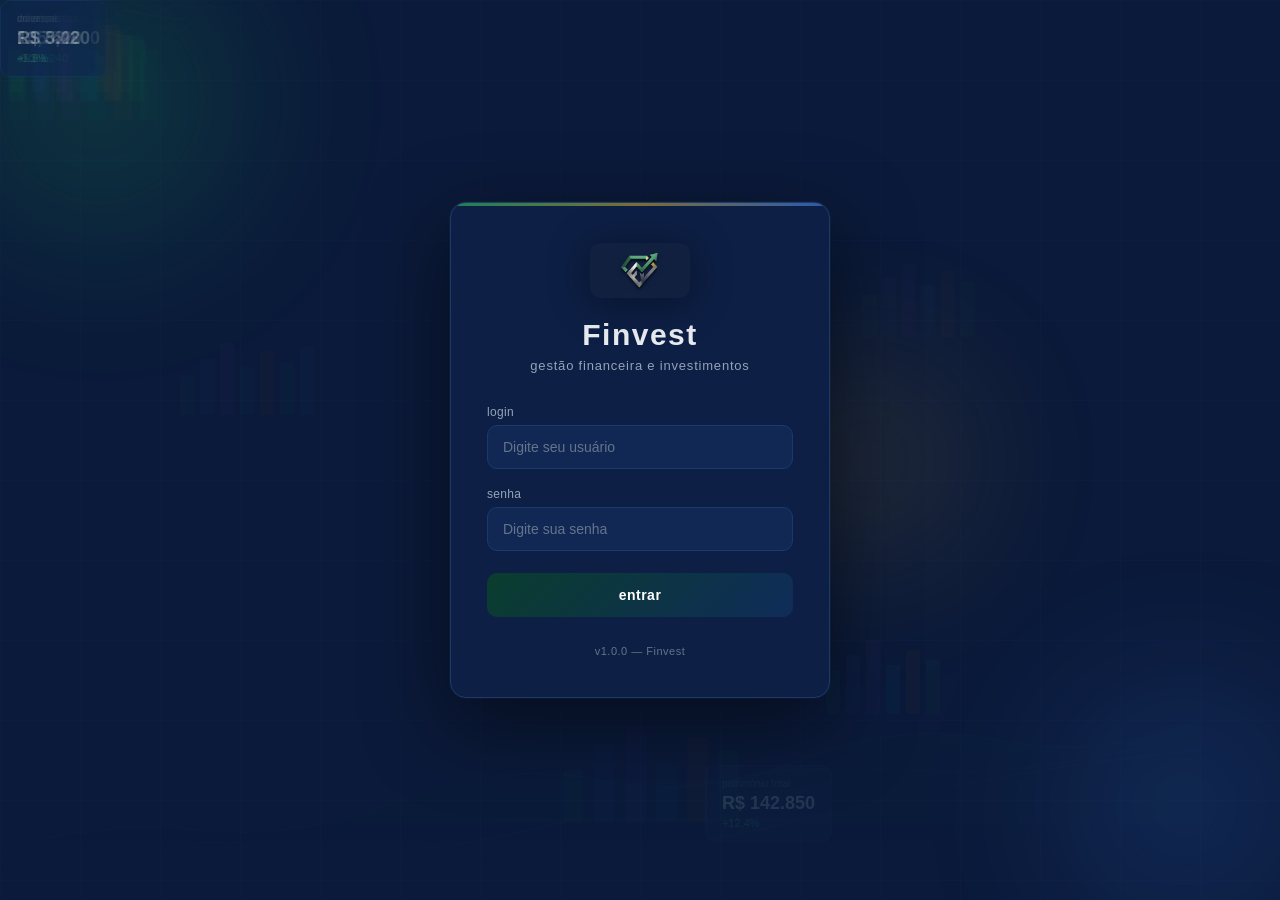
==== adm.html @ 67ad82c6 "adição de novo módulo e permissionamento" ====
<!DOCTYPE html>
<html lang="pt-BR">
<head>
  <meta charset="UTF-8">
  <meta name="viewport" content="width=device-width, initial-scale=1.0">
  <title>Finvest — Administração</title>
  <link rel="stylesheet" href="css/style.css">
  <link rel="stylesheet" href="css/adm.css">
  <link rel="icon" type="image/png" href="assets/logo.png">
</head>
<body>
  <div class="app">
    <!-- SIDEBAR -->
    <aside class="sidebar">
      <div class="sidebar-brand">
        <img src="assets/logo.png" alt="Finvest" class="sidebar-logo">
        <span class="sidebar-title">finvest</span>
      </div>
      <nav class="sidebar-nav" id="sidebar-nav">
        <!-- Injetado via JS baseado nas permissões -->
      </nav>
      <div class="sidebar-footer">
        <div class="user-pill">
          <div class="user-avatar" id="user-avatar">A</div>
          <div>
            <div class="user-name" id="user-name">admin</div>
            <div class="user-profile" id="user-profile">admin</div>
          </div>
        </div>
        <button class="logout-btn" onclick="FINVEST.logout()">
          <svg width="16" height="16" viewBox="0 0 24 24" fill="none" stroke="currentColor" stroke-width="2"><path d="M9 21H5C4.46957 21 3.96086 20.7893 3.58579 20.4142C3.21071 20.0391 3 19.5304 3 19V5C3 4.46957 3.21071 3.96086 3.58579 3.58579C3.96086 3.21071 4.46957 3 5 3H9"/><path d="M16 17L21 12L16 7"/><path d="M21 12H9"/></svg>
          sair
        </button>
      </div>
    </aside>

    <!-- MAIN -->
    <main class="main">
      <header class="topbar">
        <h2 class="page-title">administração</h2>
        <div class="topbar-actions">
          <span class="topbar-date" id="current-date"></span>
        </div>
      </header>

      <!-- GUARD: SOMENTE ADMIN -->
      <div id="admin-guard" style="display:none;">
        <div class="guard-box">
          <svg width="48" height="48" viewBox="0 0 24 24" fill="none" stroke="var(--fn-red)" stroke-width="1.5"><path d="M12 2L2 7L12 12L22 7L12 2Z"/><path d="M2 17L12 22L22 17"/><path d="M2 12L12 17L22 12"/></svg>
          <h3>acesso restrito</h3>
          <p>este módulo é exclusivo para administradores.</p>
          <button class="btn-primary" onclick="window.location.href='dashboard.html'" style="margin-top:16px;">voltar ao dashboard</button>
        </div>
      </div>

      <!-- CONTEÚDO ADMIN -->
      <div id="admin-content">
        <!-- Stats -->
        <div class="kpi-grid" style="grid-template-columns: repeat(4, 1fr);">
          <div class="kpi-card">
            <div class="kpi-label">total de usuários</div>
            <div class="kpi-value" id="stat-total-users">0</div>
          </div>
          <div class="kpi-card">
            <div class="kpi-label">administradores</div>
            <div class="kpi-value" id="stat-admins">0</div>
          </div>
          <div class="kpi-card">
            <div class="kpi-label">analistas</div>
            <div class="kpi-value" id="stat-analistas">0</div>
          </div>
          <div class="kpi-card">
            <div class="kpi-label">usuários</div>
            <div class="kpi-value" id="stat-usuarios">0</div>
          </div>
        </div>

        <!-- Ações -->
        <div class="adm-actions">
          <button class="btn-primary" onclick="openModal('add')">
            <svg width="16" height="16" viewBox="0 0 24 24" fill="none" stroke="currentColor" stroke-width="2.5"><path d="M12 5V19M5 12H19"/></svg>
            novo usuário
          </button>
        </div>

        <!-- Tabela de Usuários -->
        <div class="panel">
          <div class="panel-header">
            <span class="panel-title">usuários do sistema</span>
          </div>
          <div class="table-wrap">
            <table class="data-table" id="users-table">
              <thead>
                <tr>
                  <th>usuário</th>
                  <th>nome</th>
                  <th>perfil</th>
                  <th>módulos liberados</th>
                  <th>ações</th>
                </tr>
              </thead>
              <tbody id="users-tbody">
                <!-- Injetado via JS -->
              </tbody>
            </table>
          </div>
        </div>

        <!-- Matriz de Permissões -->
        <div class="panel" style="margin-top: 20px;">
          <div class="panel-header">
            <span class="panel-title">matriz de permissões</span>
          </div>
          <div class="table-wrap">
            <table class="data-table">
              <thead>
                <tr>
                  <th>perfil</th>
                  <th>gestão financeira (FIN)</th>
                  <th>notícias (NEW)</th>
                  <th>investimentos (INV)</th>
                  <th>administração (ADM)</th>
                </tr>
              </thead>
              <tbody>
                <tr>
                  <td><span class="tag admin">admin</span></td>
                  <td><span class="tag positive">✓ liberado</span></td>
                  <td><span class="tag positive">✓ liberado</span></td>
                  <td><span class="tag positive">✓ liberado</span></td>
                  <td><span class="tag positive">✓ liberado</span></td>
                </tr>
                <tr>
                  <td><span class="tag analista">analista</span></td>
                  <td><span class="tag positive">✓ liberado</span></td>
                  <td><span class="tag positive">✓ liberado</span></td>
                  <td><span class="tag negative">✗ bloqueado</span></td>
                  <td><span class="tag negative">✗ bloqueado</span></td>
                </tr>
                <tr>
                  <td><span class="tag usuario">usuário</span></td>
                  <td><span class="tag positive">✓ liberado</span></td>
                  <td><span class="tag negative">✗ bloqueado</span></td>
                  <td><span class="tag negative">✗ bloqueado</span></td>
                  <td><span class="tag negative">✗ bloqueado</span></td>
                </tr>
              </tbody>
            </table>
          </div>
        </div>
      </div>
    </main>
  </div>

  <!-- MODAL: Adicionar/Editar Usuário -->
  <div class="modal-overlay" id="user-modal" style="display:none;">
    <div class="modal">
      <div class="modal-header">
        <h3 id="modal-title">novo usuário</h3>
        <button class="modal-close" onclick="closeModal()">
          <svg width="18" height="18" viewBox="0 0 24 24" fill="none" stroke="currentColor" stroke-width="2"><path d="M18 6L6 18M6 6L18 18"/></svg>
        </button>
      </div>
      <form id="user-form" onsubmit="return saveUser(event)">
        <input type="hidden" id="edit-username">
        <div class="field-group">
          <label>usuário</label>
          <input type="text" id="new-username" placeholder="ex: joao.silva" required>
        </div>
        <div class="field-group">
          <label>nome completo</label>
          <input type="text" id="new-name" placeholder="ex: João Silva" required>
        </div>
        <div class="field-group">
          <label>senha</label>
          <input type="password" id="new-password" placeholder="mínimo 4 caracteres" required>
        </div>
        <div class="field-group">
          <label>perfil</label>
          <select id="new-profile" required>
            <option value="usuario">usuário — gestão financeira</option>
            <option value="analista">analista — gestão financeira + notícias</option>
            <option value="admin">admin — acesso total</option>
          </select>
        </div>
        <div class="modal-preview" id="modal-preview">
          <span class="preview-label">módulos liberados:</span>
          <span class="preview-modules" id="preview-modules">gestão financeira</span>
        </div>
        <div class="modal-actions">
          <button type="button" class="btn-secondary" onclick="closeModal()">cancelar</button>
          <button type="submit" class="btn-primary">salvar</button>
        </div>
      </form>
    </div>
  </div>

  <script src="js/auth.js"></script>
  <script src="js/adm.js"></script>
</body>
</html>
---- css/style.css ----
/* ===== RESET ===== */
*, *::before, *::after { box-sizing: border-box; margin: 0; padding: 0; }

/* ===== VARIÁVEIS ===== */
:root {
  --fn-bg:         #0b1220;
  --fn-sidebar:    #0d1525;
  --fn-card:       #111b2e;
  --fn-card-2:     #162036;
  --fn-border:     #1e2d4a;
  --fn-border-2:   #253552;
  --fn-text:       #e8ecf1;
  --fn-text-2:     #94a3b8;
  --fn-text-3:     #64748b;
  --fn-primary:    #0f2c59;
  --fn-primary-2:  #0a3d2e;
  --fn-accent:     #c9a227;
  --fn-green:      #22c55e;
  --fn-red:        #ef4444;
  --fn-blue:       #3b82f6;
  --fn-purple:     #a855f7;
  --fn-yellow:     #eab308;
  --fn-radius:     12px;
  --fn-radius-sm:  8px;
  --fn-transition: 0.2s ease;
  --fn-shadow:     0 4px 20px rgba(0,0,0,0.3);
}

body {
  font-family: 'Inter', -apple-system, BlinkMacSystemFont, 'Segoe UI', Roboto, sans-serif;
  background: var(--fn-bg);
  color: var(--fn-text);
  min-height: 100vh;
  overflow-x: hidden;
}

/* ===== LAYOUT ===== */
.app {
  display: flex;
  min-height: 100vh;
}

/* ===== SIDEBAR ===== */
.sidebar {
  width: 240px;
  background: var(--fn-sidebar);
  border-right: 1px solid var(--fn-border);
  display: flex;
  flex-direction: column;
  position: fixed;
  left: 0; top: 0; bottom: 0;
  z-index: 100;
}

.sidebar-brand {
  display: flex;
  align-items: center;
  gap: 10px;
  padding: 20px 16px;
  border-bottom: 1px solid var(--fn-border);
}

.sidebar-logo {
  width: 36px;
  height: 36px;
  border-radius: var(--fn-radius-sm);
  object-fit: cover;
}

.sidebar-title {
  font-size: 18px;
  font-weight: 600;
  letter-spacing: 0.5px;
  color: var(--fn-text);
}

.sidebar-nav {
  flex: 1;
  padding: 12px 10px;
  display: flex;
  flex-direction: column;
  gap: 4px;
}

.nav-item {
  display: flex;
  align-items: center;
  gap: 10px;
  padding: 10px 14px;
  border-radius: var(--fn-radius-sm);
  border: none;
  background: transparent;
  color: var(--fn-text-2);
  font-size: 13px;
  font-weight: 500;
  cursor: pointer;
  text-transform: lowercase;
  transition: all var(--fn-transition);
  width: 100%;
}

.nav-item:hover {
  background: var(--fn-card-2);
  color: var(--fn-text);
}

.nav-item.active {
  background: var(--fn-card-2);
  color: var(--fn-accent);
  box-shadow: inset 3px 0 0 var(--fn-accent);
}

.nav-item svg {
  flex-shrink: 0;
}

.sidebar-footer {
  padding: 12px;
  border-top: 1px solid var(--fn-border);
  display: flex;
  flex-direction: column;
  gap: 8px;
}

.user-pill {
  display: flex;
  align-items: center;
  gap: 8px;
  padding: 8px 10px;
  background: var(--fn-card-2);
  border-radius: var(--fn-radius-sm);
}

.user-avatar {
  width: 28px;
  height: 28px;
  border-radius: 50%;
  background: linear-gradient(135deg, var(--fn-primary-2), var(--fn-primary));
  display: flex;
  align-items: center;
  justify-content: center;
  font-size: 12px;
  font-weight: 600;
  color: #fff;
}

.user-name {
  font-size: 13px;
  color: var(--fn-text);
  font-weight: 500;
}

.logout-btn {
  display: flex;
  align-items: center;
  justify-content: center;
  gap: 6px;
  padding: 8px;
  border: 1px solid var(--fn-border);
  border-radius: var(--fn-radius-sm);
  background: transparent;
  color: var(--fn-text-3);
  font-size: 12px;
  cursor: pointer;
  transition: all var(--fn-transition);
  text-transform: lowercase;
}

.logout-btn:hover {
  border-color: var(--fn-red);
  color: var(--fn-red);
  background: rgba(239,68,68,0.08);
}

/* ===== MAIN ===== */
.main {
  flex: 1;
  margin-left: 240px;
  padding: 24px 28px;
  min-height: 100vh;
}

/* ===== TOPBAR ===== */
.topbar {
  display: flex;
  align-items: center;
  justify-content: space-between;
  margin-bottom: 24px;
}

.page-title {
  font-size: 20px;
  font-weight: 600;
  color: var(--fn-text);
  text-transform: lowercase;
}

.topbar-date {
  font-size: 13px;
  color: var(--fn-text-3);
}

/* ===== TAB CONTENT ===== */
.tab-content {
  display: none;
  animation: fadeIn 0.3s ease;
}

.tab-content.active {
  display: block;
}

@keyframes fadeIn {
  from { opacity: 0; transform: translateY(8px); }
  to   { opacity: 1; transform: translateY(0); }
}

/* ===== KPI GRID ===== */
.kpi-grid {
  display: grid;
  grid-template-columns: repeat(4, 1fr);
  gap: 16px;
  margin-bottom: 24px;
}

.kpi-card {
  padding: 18px;
  border: 1px solid var(--fn-border);
  border-radius: var(--fn-radius);
  background: var(--fn-card);
  transition: transform var(--fn-transition), box-shadow var(--fn-transition);
}

.kpi-card:hover {
  transform: translateY(-2px);
  box-shadow: var(--fn-shadow);
}

.kpi-label {
  font-size: 12px;
  color: var(--fn-text-3);
  margin-bottom: 8px;
  text-transform: lowercase;
  letter-spacing: 0.3px;
}

.kpi-value {
  font-size: 26px;
  font-weight: 600;
  color: var(--fn-text);
  font-variant-numeric: tabular-nums;
  line-height: 1.2;
}

.kpi-change {
  font-size: 13px;
  margin-top: 8px;
  display: flex;
  align-items: center;
  gap: 4px;
  font-variant-numeric: tabular-nums;
  font-weight: 500;
}

.kpi-change.up   { color: var(--fn-green); }
.kpi-change.down { color: var(--fn-red); }

/* ===== CHARTS ROW ===== */
.charts-row {
  display: grid;
  grid-template-columns: 2fr 1fr;
  gap: 16px;
  margin-bottom: 24px;
}

.chart-card {
  padding: 18px;
  border: 1px solid var(--fn-border);
  border-radius: var(--fn-radius);
  background: var(--fn-card);
}

.chart-card.wide { min-height: 280px; }

.chart-header {
  display: flex;
  align-items: center;
  justify-content: space-between;
  margin-bottom: 14px;
}

.chart-title {
  font-size: 14px;
  font-weight: 600;
  color: var(--fn-text);
  text-transform: lowercase;
}

.chart-badge {
  font-size: 10px;
  padding: 3px 8px;
  border-radius: 4px;
  background: rgba(34,197,94,0.12);
  color: var(--fn-green);
  font-weight: 500;
  text-transform: lowercase;
}

.chart-svg {
  width: 100%;
  height: 220px;
}

/* ===== PANEL ===== */
.panel {
  border: 1px solid var(--fn-border);
  border-radius: var(--fn-radius);
  background: var(--fn-card);
  margin-bottom: 20px;
  overflow: hidden;
}

.panel-header {
  display: flex;
  align-items: center;
  justify-content: space-between;
  padding: 16px 18px;
  border-bottom: 1px solid var(--fn-border);
}

.panel-title {
  font-size: 15px;
  font-weight: 600;
  color: var(--fn-text);
  text-transform: lowercase;
}

/* ===== TABLE ===== */
.table-wrap {
  overflow-x: auto;
}

.data-table {
  width: 100%;
  border-collapse: collapse;
  font-size: 14px;
}

.data-table th {
  text-align: left;
  padding: 12px 18px;
  font-size: 11px;
  font-weight: 600;
  color: var(--fn-text-3);
  text-transform: lowercase;
  border-bottom: 1px solid var(--fn-border);
  background: var(--fn-card-2);
  letter-spacing: 0.3px;
}

.data-table td {
  padding: 12px 18px;
  border-bottom: 1px solid var(--fn-border);
  color: var(--fn-text);
}

.data-table tr:last-child td { border-bottom: none; }
.data-table tr:hover td { background: var(--fn-card-2); }

.data-table .pos { color: var(--fn-green); font-weight: 600; }
.data-table .neg { color: var(--fn-red); font-weight: 600; }

.tag {
  display: inline-flex;
  align-items: center;
  padding: 3px 10px;
  border-radius: 6px;
  font-size: 11px;
  font-weight: 600;
}

.tag.positive { background: rgba(34,197,94,0.12); color: var(--fn-green); }
.tag.negative { background: rgba(239,68,68,0.12); color: var(--fn-red); }
.tag.neutral  { background: rgba(100,116,139,0.12); color: var(--fn-text-2); }

/* ===== UPLOAD ZONE ===== */
.upload-zone {
  border: 2px dashed var(--fn-border);
  border-radius: var(--fn-radius);
  padding: 40px;
  text-align: center;
  cursor: pointer;
  transition: all var(--fn-transition);
  background: var(--fn-card);
}

.upload-zone:hover {
  border-color: var(--fn-accent);
  background: var(--fn-card-2);
}

.upload-zone.dragover {
  border-color: var(--fn-green);
  background: rgba(34,197,94,0.06);
}

.upload-icon {
  margin-bottom: 14px;
  color: var(--fn-text-3);
}

.upload-text {
  font-size: 14px;
  color: var(--fn-text-2);
  font-weight: 500;
}

.upload-hint {
  font-size: 12px;
  color: var(--fn-text-3);
  margin-top: 6px;
}

.upload-status {
  margin-top: 12px;
  padding: 12px 16px;
  border-radius: var(--fn-radius-sm);
  background: var(--fn-card-2);
  border: 1px solid var(--fn-border);
  font-size: 13px;
  color: var(--fn-text-2);
}

/* ===== NEWS ===== */
.news-grid {
  display: grid;
  grid-template-columns: repeat(3, 1fr);
  gap: 16px;
}

.news-card {
  border: 1px solid var(--fn-border);
  border-radius: var(--fn-radius);
  overflow: hidden;
  background: var(--fn-card);
  transition: transform var(--fn-transition), box-shadow var(--fn-transition);
  cursor: pointer;
}

.news-card:hover {
  transform: translateY(-3px);
  box-shadow: var(--fn-shadow);
}

.news-card.featured {
  grid-column: span 2;
  display: flex;
  flex-direction: row;
}

.news-img {
  width: 100%;
  height: 150px;
  display: flex;
  align-items: center;
  justify-content: center;
  color: rgba(255,255,255,0.5);
  font-size: 12px;
  font-weight: 500;
}

.news-card.featured .news-img {
  width: 50%;
  height: auto;
  min-height: 200px;
}

.news-body {
  padding: 16px;
}

.news-card.featured .news-body {
  width: 50%;
  display: flex;
  flex-direction: column;
  justify-content: center;
}

.news-category {
  font-size: 11px;
  font-weight: 600;
  color: var(--fn-accent);
  text-transform: lowercase;
  margin-bottom: 8px;
  letter-spacing: 0.5px;
}

.news-title {
  font-size: 15px;
  font-weight: 600;
  color: var(--fn-text);
  line-height: 1.4;
  margin-bottom: 10px;
}

.news-meta {
  font-size: 12px;
  color: var(--fn-text-3);
  display: flex;
  align-items: center;
  gap: 8px;
}

/* ===== SIMULATOR ===== */
.sim-layout {
  display: grid;
  grid-template-columns: 1fr 1fr;
  gap: 20px;
}

.sim-panel { padding: 0; }

.sim-form {
  padding: 18px;
  display: flex;
  flex-direction: column;
  gap: 14px;
}

.field-group {
  display: flex;
  flex-direction: column;
  gap: 6px;
}

.field-group label {
  font-size: 12px;
  color: var(--fn-text-3);
  text-transform: lowercase;
  font-weight: 500;
}

.field-group input,
.field-group select {
  padding: 11px 14px;
  border: 1px solid var(--fn-border);
  border-radius: var(--fn-radius-sm);
  background: var(--fn-card-2);
  color: var(--fn-text);
  font-size: 14px;
  outline: none;
  transition: border-color var(--fn-transition), box-shadow var(--fn-transition);
}

.field-group input:focus,
.field-group select:focus {
  border-color: var(--fn-accent);
  box-shadow: 0 0 0 3px rgba(201,162,39,0.12);
}

.field-group input::placeholder {
  color: var(--fn-text-3);
}

.btn-primary {
  padding: 12px;
  border: none;
  border-radius: var(--fn-radius-sm);
  background: linear-gradient(135deg, var(--fn-primary-2), var(--fn-primary));
  color: #fff;
  font-size: 14px;
  font-weight: 600;
  cursor: pointer;
  text-transform: lowercase;
  letter-spacing: 0.3px;
  transition: opacity var(--fn-transition), transform var(--fn-transition);
  margin-top: 4px;
}

.btn-primary:hover {
  opacity: 0.9;
  transform: translateY(-1px);
}

.sim-result {
  text-align: center;
  padding: 24px 18px;
  border-top: 1px solid var(--fn-border);
}

.sim-result-label {
  font-size: 12px;
  color: var(--fn-text-3);
  margin-bottom: 8px;
  text-transform: lowercase;
}

.sim-result-value {
  font-size: 34px;
  font-weight: 700;
  color: var(--fn-green);
  font-variant-numeric: tabular-nums;
}

.sim-result-detail {
  font-size: 13px;
  color: var(--fn-text-2);
  margin-top: 10px;
}

.sim-chart {
  margin-top: 20px;
  width: 100%;
  height: 160px;
}

/* ===== INVEST LIST ===== */
.invest-row {
  display: flex;
  align-items: center;
  justify-content: space-between;
  padding: 14px 18px;
  border-bottom: 1px solid var(--fn-border);
  cursor: pointer;
  transition: background var(--fn-transition);
}

.invest-row:hover {
  background: var(--fn-card-2);
}

.invest-row:last-child { border-bottom: none; }

.invest-info {
  display: flex;
  align-items: center;
  gap: 12px;
}

.invest-icon {
  width: 38px;
  height: 38px;
  border-radius: 10px;
  display: flex;
  align-items: center;
  justify-content: center;
  flex-shrink: 0;
}

.invest-name {
  font-size: 14px;
  font-weight: 600;
  color: var(--fn-text);
  margin-bottom: 3px;
}

.invest-type {
  font-size: 12px;
  color: var(--fn-text-3);
}

.invest-rate {
  text-align: right;
}

.invest-rate-value {
  font-size: 16px;
  font-weight: 700;
  color: var(--fn-green);
  font-variant-numeric: tabular-nums;
}

.invest-rate-label {
  font-size: 11px;
  color: var(--fn-text-3);
}

.badge {
  display: inline-flex;
  align-items: center;
  padding: 2px 8px;
  border-radius: 5px;
  font-size: 10px;
  font-weight: 700;
  background: rgba(34,197,94,0.15);
  color: var(--fn-green);
  margin-left: 6px;
  text-transform: lowercase;
}

/* ===== RESPONSIVE ===== */
@media (max-width: 1024px) {
  .kpi-grid { grid-template-columns: repeat(2, 1fr); }
  .charts-row { grid-template-columns: 1fr; }
  .news-grid { grid-template-columns: repeat(2, 1fr); }
  .news-card.featured { grid-column: span 2; }
  .sim-layout { grid-template-columns: 1fr; }
}

@media (max-width: 768px) {
  .sidebar { width: 200px; }
  .main { margin-left: 200px; padding: 16px; }
  .kpi-grid { grid-template-columns: 1fr; }
  .news-grid { grid-template-columns: 1fr; }
  .news-card.featured { grid-column: span 1; flex-direction: column; }
  .news-card.featured .news-img,
  .news-card.featured .news-body { width: 100%; }
}

@media (max-width: 600px) {
  .sidebar { display: none; }
  .main { margin-left: 0; }
}
---- css/adm.css ----
/* ===== ADMIN MODULE ===== */

.adm-actions {
  display: flex;
  gap: 12px;
  margin-bottom: 20px;
}

.btn-primary svg,
.btn-secondary svg {
  vertical-align: middle;
  margin-right: 6px;
}

.btn-secondary {
  padding: 10px 18px;
  border: 1px solid var(--fn-border);
  border-radius: var(--fn-radius-sm);
  background: transparent;
  color: var(--fn-text);
  font-size: 14px;
  font-weight: 500;
  cursor: pointer;
  text-transform: lowercase;
  transition: all var(--fn-transition);
}

.btn-secondary:hover {
  background: var(--fn-card-2);
  border-color: var(--fn-text-2);
}

/* Tags de perfil */
.tag.admin    { background: rgba(201, 162, 39, 0.15); color: var(--fn-accent); }
.tag.analista { background: rgba(59, 130, 246, 0.15); color: var(--fn-blue); }
.tag.usuario  { background: rgba(100, 116, 139, 0.15); color: var(--fn-text-2); }

/* Guard box */
.guard-box {
  display: flex;
  flex-direction: column;
  align-items: center;
  justify-content: center;
  padding: 60px 40px;
  border: 1px solid var(--fn-border);
  border-radius: var(--fn-radius);
  background: var(--fn-card);
  text-align: center;
  gap: 12px;
}

.guard-box h3 {
  font-size: 20px;
  font-weight: 600;
  color: var(--fn-text);
}

.guard-box p {
  font-size: 14px;
  color: var(--fn-text-2);
}

/* User profile badge in sidebar */
.user-profile {
  font-size: 11px;
  color: var(--fn-text-3);
  text-transform: lowercase;
}

/* Modal */
.modal-overlay {
  position: fixed;
  inset: 0;
  background: rgba(0, 0, 0, 0.6);
  backdrop-filter: blur(4px);
  z-index: 1000;
  display: flex;
  align-items: center;
  justify-content: center;
  padding: 20px;
}

.modal {
  background: var(--fn-card);
  border: 1px solid var(--fn-border);
  border-radius: var(--fn-radius);
  width: 100%;
  max-width: 440px;
  box-shadow: 0 25px 80px rgba(0,0,0,0.5);
  animation: modalIn 0.25s ease;
}

@keyframes modalIn {
  from { opacity: 0; transform: scale(0.96) translateY(10px); }
  to   { opacity: 1; transform: scale(1) translateY(0); }
}

.modal-header {
  display: flex;
  align-items: center;
  justify-content: space-between;
  padding: 18px 20px;
  border-bottom: 1px solid var(--fn-border);
}

.modal-header h3 {
  font-size: 16px;
  font-weight: 600;
  color: var(--fn-text);
  text-transform: lowercase;
}

.modal-close {
  background: none;
  border: none;
  color: var(--fn-text-3);
  cursor: pointer;
  padding: 4px;
  border-radius: 6px;
  transition: all var(--fn-transition);
}

.modal-close:hover {
  color: var(--fn-text);
  background: var(--fn-card-2);
}

.modal form {
  padding: 20px;
  display: flex;
  flex-direction: column;
  gap: 14px;
}

.modal-preview {
  padding: 10px 14px;
  background: var(--fn-card-2);
  border-radius: var(--fn-radius-sm);
  border: 1px solid var(--fn-border);
  font-size: 13px;
}

.preview-label {
  color: var(--fn-text-3);
}

.preview-modules {
  color: var(--fn-green);
  font-weight: 500;
}

.modal-actions {
  display: flex;
  gap: 10px;
  justify-content: flex-end;
  margin-top: 6px;
}

/* Row actions */
.row-actions {
  display: flex;
  gap: 8px;
  opacity: 0;
  transition: opacity var(--fn-transition);
}

tr:hover .row-actions {
  opacity: 1;
}

.btn-icon {
  padding: 6px 10px;
  border-radius: 6px;
  border: none;
  background: transparent;
  color: var(--fn-text-3);
  cursor: pointer;
  font-size: 12px;
  transition: all var(--fn-transition);
}

.btn-icon:hover {
  background: var(--fn-card-2);
  color: var(--fn-text);
}

.btn-icon.delete:hover {
  color: var(--fn-red);
  background: rgba(239, 68, 68, 0.08);
}

/* Responsive */
@media (max-width: 768px) {
  .adm-actions { flex-wrap: wrap; }
  .modal { max-width: 100%; }
}
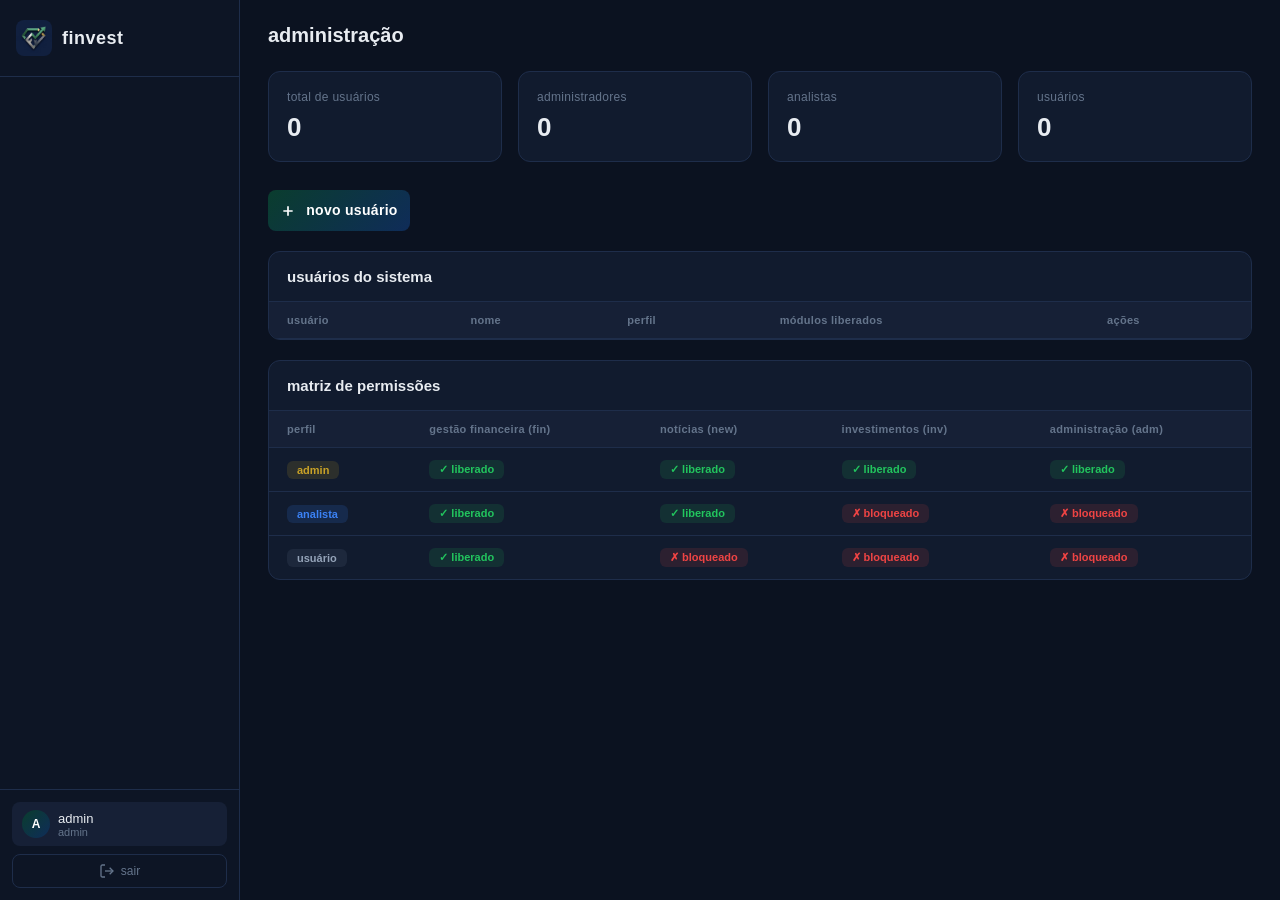
==== commit c1593eb3: "att modulos corrigidos" ====
--- a/adm.html
+++ b/adm.html
@@ -7,6 +7,7 @@
   <link rel="stylesheet" href="css/style.css">
   <link rel="stylesheet" href="css/adm.css">
   <link rel="icon" type="image/png" href="assets/logo.png">
+<base target="_blank">
 </head>
 <body>
   <div class="app">
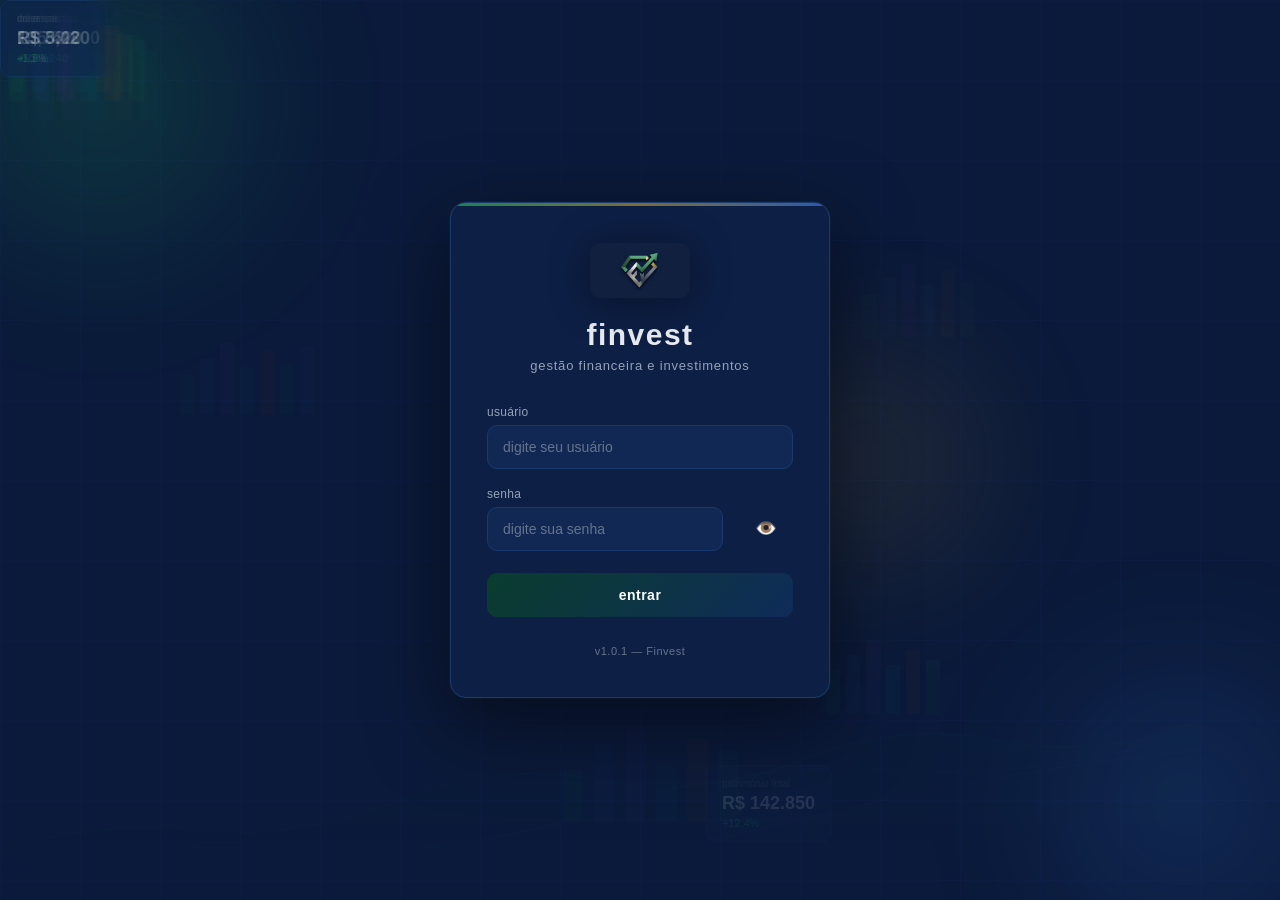
==== commit 7e86dbe7: "att mod" ====
--- a/adm.html
+++ b/adm.html
@@ -11,15 +11,12 @@
 </head>
 <body>
   <div class="app">
-    <!-- SIDEBAR -->
     <aside class="sidebar">
       <div class="sidebar-brand">
         <img src="assets/logo.png" alt="Finvest" class="sidebar-logo">
         <span class="sidebar-title">finvest</span>
       </div>
-      <nav class="sidebar-nav" id="sidebar-nav">
-        <!-- Injetado via JS baseado nas permissões -->
-      </nav>
+      <nav class="sidebar-nav" id="sidebar-nav"></nav>
       <div class="sidebar-footer">
         <div class="user-pill">
           <div class="user-avatar" id="user-avatar">A</div>
@@ -35,7 +32,6 @@
       </div>
     </aside>
 
-    <!-- MAIN -->
     <main class="main">
       <header class="topbar">
         <h2 class="page-title">administração</h2>
@@ -44,19 +40,16 @@
         </div>
       </header>
 
-      <!-- GUARD: SOMENTE ADMIN -->
       <div id="admin-guard" style="display:none;">
         <div class="guard-box">
           <svg width="48" height="48" viewBox="0 0 24 24" fill="none" stroke="var(--fn-red)" stroke-width="1.5"><path d="M12 2L2 7L12 12L22 7L12 2Z"/><path d="M2 17L12 22L22 17"/><path d="M2 12L12 17L22 12"/></svg>
           <h3>acesso restrito</h3>
           <p>este módulo é exclusivo para administradores.</p>
-          <button class="btn-primary" onclick="window.location.href='dashboard.html'" style="margin-top:16px;">voltar ao dashboard</button>
+          <button class="btn-primary" onclick="window.location.href='fin.html'" style="margin-top:16px;">voltar ao dashboard</button>
         </div>
       </div>
 
-      <!-- CONTEÚDO ADMIN -->
       <div id="admin-content">
-        <!-- Stats -->
         <div class="kpi-grid" style="grid-template-columns: repeat(4, 1fr);">
           <div class="kpi-card">
             <div class="kpi-label">total de usuários</div>
@@ -76,7 +69,6 @@
           </div>
         </div>
 
-        <!-- Ações -->
         <div class="adm-actions">
           <button class="btn-primary" onclick="openModal('add')">
             <svg width="16" height="16" viewBox="0 0 24 24" fill="none" stroke="currentColor" stroke-width="2.5"><path d="M12 5V19M5 12H19"/></svg>
@@ -84,7 +76,6 @@
           </button>
         </div>
 
-        <!-- Tabela de Usuários -->
         <div class="panel">
           <div class="panel-header">
             <span class="panel-title">usuários do sistema</span>
@@ -92,60 +83,9 @@
           <div class="table-wrap">
             <table class="data-table" id="users-table">
               <thead>
-                <tr>
-                  <th>usuário</th>
-                  <th>nome</th>
-                  <th>perfil</th>
-                  <th>módulos liberados</th>
-                  <th>ações</th>
-                </tr>
+                <tr><th>usuário</th><th>nome</th><th>perfil</th><th>módulos liberados</th><th>ações</th></tr>
               </thead>
-              <tbody id="users-tbody">
-                <!-- Injetado via JS -->
-              </tbody>
-            </table>
-          </div>
-        </div>
-
-        <!-- Matriz de Permissões -->
-        <div class="panel" style="margin-top: 20px;">
-          <div class="panel-header">
-            <span class="panel-title">matriz de permissões</span>
-          </div>
-          <div class="table-wrap">
-            <table class="data-table">
-              <thead>
-                <tr>
-                  <th>perfil</th>
-                  <th>gestão financeira (FIN)</th>
-                  <th>notícias (NEW)</th>
-                  <th>investimentos (INV)</th>
-                  <th>administração (ADM)</th>
-                </tr>
-              </thead>
-              <tbody>
-                <tr>
-                  <td><span class="tag admin">admin</span></td>
-                  <td><span class="tag positive">✓ liberado</span></td>
-                  <td><span class="tag positive">✓ liberado</span></td>
-                  <td><span class="tag positive">✓ liberado</span></td>
-                  <td><span class="tag positive">✓ liberado</span></td>
-                </tr>
-                <tr>
-                  <td><span class="tag analista">analista</span></td>
-                  <td><span class="tag positive">✓ liberado</span></td>
-                  <td><span class="tag positive">✓ liberado</span></td>
-                  <td><span class="tag negative">✗ bloqueado</span></td>
-                  <td><span class="tag negative">✗ bloqueado</span></td>
-                </tr>
-                <tr>
-                  <td><span class="tag usuario">usuário</span></td>
-                  <td><span class="tag positive">✓ liberado</span></td>
-                  <td><span class="tag negative">✗ bloqueado</span></td>
-                  <td><span class="tag negative">✗ bloqueado</span></td>
-                  <td><span class="tag negative">✗ bloqueado</span></td>
-                </tr>
-              </tbody>
+              <tbody id="users-tbody"></tbody>
             </table>
           </div>
         </div>
@@ -153,7 +93,6 @@
     </main>
   </div>
 
-  <!-- MODAL: Adicionar/Editar Usuário -->
   <div class="modal-overlay" id="user-modal" style="display:none;">
     <div class="modal">
       <div class="modal-header">
@@ -177,12 +116,21 @@
           <input type="password" id="new-password" placeholder="mínimo 4 caracteres" required>
         </div>
         <div class="field-group">
-          <label>perfil</label>
-          <select id="new-profile" required>
+          <label>perfil base</label>
+          <select id="new-profile" required onchange="onProfileChange()">
             <option value="usuario">usuário — gestão financeira</option>
             <option value="analista">analista — gestão financeira + notícias</option>
             <option value="admin">admin — acesso total</option>
           </select>
+        </div>
+        <div class="field-group">
+          <label>módulos de acesso</label>
+          <div class="modules-check" id="modules-check">
+            <label class="check-row"><input type="checkbox" value="FIN" checked> <span>gestão financeira (FIN)</span></label>
+            <label class="check-row"><input type="checkbox" value="NEW"> <span>notícias (NEW)</span></label>
+            <label class="check-row"><input type="checkbox" value="INV"> <span>investimentos (INV)</span></label>
+            <label class="check-row"><input type="checkbox" value="ADM"> <span>administração (ADM)</span></label>
+          </div>
         </div>
         <div class="modal-preview" id="modal-preview">
           <span class="preview-label">módulos liberados:</span>
@@ -197,6 +145,7 @@
   </div>
 
   <script src="js/auth.js"></script>
+  <script src="js/sidebar.js"></script>
   <script src="js/adm.js"></script>
 </body>
 </html>
--- a/css/adm.css
+++ b/css/adm.css
@@ -193,4 +193,36 @@
 @media (max-width: 768px) {
   .adm-actions { flex-wrap: wrap; }
   .modal { max-width: 100%; }
+}
+
+/* ===== MÓDULOS CHECKBOXES ===== */
+.modules-check {
+  display: flex;
+  flex-direction: column;
+  gap: 10px;
+  padding: 10px 14px;
+  background: var(--fn-card-2);
+  border: 1px solid var(--fn-border);
+  border-radius: var(--fn-radius-sm);
+}
+
+.check-row {
+  display: flex;
+  align-items: center;
+  gap: 10px;
+  cursor: pointer;
+  font-size: 13px;
+  color: var(--fn-text);
+  transition: color var(--fn-transition);
+}
+
+.check-row:hover {
+  color: var(--fn-accent);
+}
+
+.check-row input[type="checkbox"] {
+  width: 16px;
+  height: 16px;
+  accent-color: var(--fn-accent);
+  cursor: pointer;
 }
